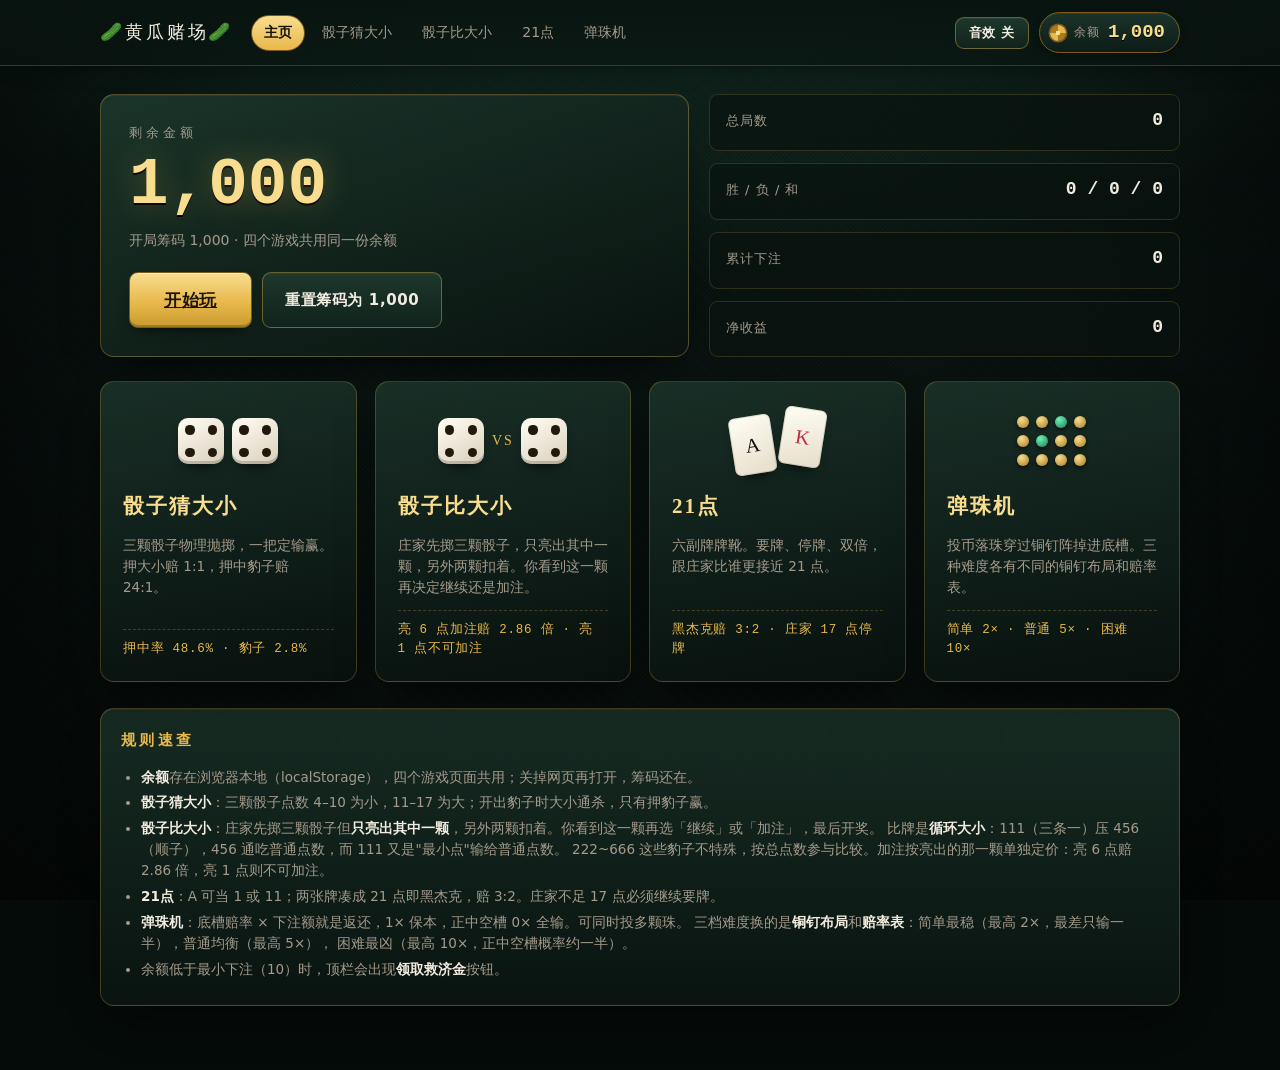
==== index.html @ 9e0c8b33 "添加黄瓜赌场：四个小游戏 + 余额系统 纯静态网页，无框架、无构建、无外部依赖，起个静态服务器即可运行。  游戏： - 骰子猜大小：三颗骰子押大小/豹子 - 骰子比大小：庄家先手只亮一颗，玩家据此继续" ====
<!DOCTYPE html>
<html lang="zh-CN">
<head>
<meta charset="UTF-8">
<meta name="viewport" content="width=device-width, initial-scale=1">
<title>🥒黄瓜赌场🥒 · 主页</title>
<link rel="stylesheet" href="css/style.css">
</head>
<body>

<div id="topbar-root"></div>

<main class="shell">

  <div class="hero">
    <section class="hero__wallet">
      <p class="hero__label">剩余金额</p>
      <div class="hero__amount" id="walletAmount">0</div>
      <p class="hero__sub">开局筹码 1,000 · 四个游戏共用同一份余额</p>
      <div class="hero__actions">
        <a class="btn btn--lg" href="dice.html">开始玩</a>
        <button class="btn btn--ghost" id="resetBtn" type="button">重置筹码为 1,000</button>
      </div>
    </section>

    <section class="stats" id="statsBox">
      <div class="stat"><span class="stat__k">总局数</span><span class="stat__v" id="stRounds">0</span></div>
      <div class="stat"><span class="stat__k">胜 / 负 / 和</span><span class="stat__v" id="stWLP">0 / 0 / 0</span></div>
      <div class="stat"><span class="stat__k">累计下注</span><span class="stat__v" id="stWager">0</span></div>
      <div class="stat"><span class="stat__k">净收益</span><span class="stat__v" id="stNet">0</span></div>
    </section>
  </div>

  <div class="game-grid">
    <a class="game-card" href="dice.html">
      <div class="game-card__art">
        <div class="art-die"><i></i><i></i><i></i><i></i><i></i></div>
        <div class="art-die"><i></i><i></i><i></i><i></i><i></i></div>
      </div>
      <h3 class="game-card__name">骰子猜大小</h3>
      <p class="game-card__desc">三颗骰子物理抛掷，一把定输赢。押大小赔 1:1，押中豹子赔 24:1。</p>
      <div class="game-card__odds">押中率 48.6% · 豹子 2.8%</div>
    </a>

    <a class="game-card" href="versus.html">
      <div class="game-card__art">
        <div class="art-die"><i></i><i></i><i></i><i></i><i></i></div>
        <span class="art-vs">VS</span>
        <div class="art-die"><i></i><i></i><i></i><i></i><i></i></div>
      </div>
      <h3 class="game-card__name">骰子比大小</h3>
      <p class="game-card__desc">庄家先掷三颗骰子，只亮出其中一颗，另外两颗扣着。你看到这一颗再决定继续还是加注。</p>
      <div class="game-card__odds">亮 6 点加注赔 2.86 倍 · 亮 1 点不可加注</div>
    </a>

    <a class="game-card" href="blackjack.html">
      <div class="game-card__art">
        <div class="art-card">A</div>
        <div class="art-card">K</div>
      </div>
      <h3 class="game-card__name">21点</h3>
      <p class="game-card__desc">六副牌牌靴。要牌、停牌、双倍，跟庄家比谁更接近 21 点。</p>
      <div class="game-card__odds">黑杰克赔 3:2 · 庄家 17 点停牌</div>
    </a>

    <a class="game-card" href="pachinko.html">
      <div class="game-card__art">
        <div class="art-pegs"><i></i><i></i><i></i><i></i><i></i><i></i><i></i><i></i><i></i><i></i><i></i><i></i></div>
      </div>
      <h3 class="game-card__name">弹珠机</h3>
      <p class="game-card__desc">投币落珠穿过铜钉阵掉进底槽。三种难度各有不同的铜钉布局和赔率表。</p>
      <div class="game-card__odds">简单 2× · 普通 5× · 困难 10×</div>
    </a>
  </div>

  <section class="panel" style="margin-top:26px">
    <h2 class="panel__title">规则速查</h2>
    <ul class="rules">
      <li><b>余额</b>存在浏览器本地（localStorage），四个游戏页面共用；关掉网页再打开，筹码还在。</li>
      <li><b>骰子猜大小</b>：三颗骰子点数 4–10 为小，11–17 为大；开出豹子时大小通杀，只有押豹子赢。</li>
      <li><b>骰子比大小</b>：庄家先掷三颗骰子但<b>只亮出其中一颗</b>，另外两颗扣着。你看到这一颗再选「继续」或「加注」，最后开奖。
        比牌是<b>循环大小</b>：111（三条一）压 456（顺子），456 通吃普通点数，而 111 又是"最小点"输给普通点数。
        222~666 这些豹子不特殊，按总点数参与比较。加注按亮出的那一颗单独定价：亮 6 点赔 2.86 倍，亮 1 点则不可加注。</li>
      <li><b>21点</b>：A 可当 1 或 11；两张牌凑成 21 点即黑杰克，赔 3:2。庄家不足 17 点必须继续要牌。</li>
      <li><b>弹珠机</b>：底槽赔率 × 下注额就是返还，1× 保本，正中空槽 0× 全输。可同时投多颗珠。
        三档难度换的是<b>铜钉布局</b>和<b>赔率表</b>：简单最稳（最高 2×，最差只输一半），普通均衡（最高 5×），
        困难最凶（最高 10×，正中空槽概率约一半）。</li>
      <li>余额低于最小下注（10）时，顶栏会出现<b>领取救济金</b>按钮。</li>
    </ul>
  </section>

</main>

<script src="js/common.js"></script>
<script>
(function () {
  'use strict';
  Casino.mountHeader('index');

  var amountEl = document.getElementById('walletAmount');
  var stRounds = document.getElementById('stRounds');
  var stWLP = document.getElementById('stWLP');
  var stWager = document.getElementById('stWager');
  var stNet = document.getElementById('stNet');

  function render() {
    var b = Casino.getBalance();
    var s = Casino.getStats();
    var n = function (v) { return v.toLocaleString('zh-CN'); };

    amountEl.textContent = n(b);
    amountEl.style.color = b < 10 ? 'var(--coral)' : '';

    stRounds.textContent = n(s.rounds);
    stWLP.textContent = s.wins + ' / ' + s.losses + ' / ' + s.pushes;
    stWager.textContent = n(s.wagered);

    stNet.textContent = (s.net > 0 ? '+' : '') + n(s.net);
    stNet.dataset.ton = s.net > 0 ? 'up' : (s.net < 0 ? 'down' : '');
  }

  document.getElementById('resetBtn').addEventListener('click', function () {
    Casino.reset();
    Casino.clearStats();
    render();
  });

  Casino.onChange(render);
  render();
})();
</script>
</body>
</html>
---- css/style.css ----
/* ============================================================
   🥒黄瓜赌场🥒 · 共享样式
   黄铜 + 毛毡的复古赌桌质感，无任何外部资源
   ============================================================ */

:root {
  --felt-0: #050b09;
  --felt-1: #0a1613;
  --felt-2: #12261e;
  --felt-3: #1a3629;

  --brass: #e8b84b;
  --brass-hi: #f8dd8f;
  --brass-dk: #7d5a1c;
  --brass-edge: #3a2a0c;

  --jade: #3ddc97;
  --coral: #ef5b6b;
  --cream: #f2ece0;
  --cream-dim: #a49b8c;

  --radius: 14px;
  --radius-sm: 9px;

  --serif: Georgia, "Songti SC", "SimSun", "Noto Serif SC", serif;
  --sans: system-ui, -apple-system, "PingFang SC", "Microsoft YaHei", sans-serif;
  --mono: ui-monospace, "SF Mono", "Cascadia Mono", Consolas, monospace;

  --shadow-lift: 0 18px 40px -18px rgba(0, 0, 0, .9);
}

* { box-sizing: border-box; }

html, body { height: 100%; }

body {
  margin: 0;
  font-family: var(--sans);
  color: var(--cream);
  background-color: var(--felt-0);
  background-image:
    radial-gradient(ellipse 120% 80% at 50% -15%, #1d4234 0%, transparent 58%),
    radial-gradient(ellipse 90% 55% at 50% 115%, #16302400 0%, transparent 70%),
    linear-gradient(#0a1613, #050b09);
  background-attachment: fixed;
  -webkit-font-smoothing: antialiased;
  line-height: 1.55;
}

/* 毛毡织纹 + 暗角 */
body::before {
  content: "";
  position: fixed;
  inset: 0;
  pointer-events: none;
  z-index: 0;
  background-image:
    repeating-linear-gradient(45deg, rgba(255, 255, 255, .014) 0 1px, transparent 1px 3px),
    repeating-linear-gradient(-45deg, rgba(0, 0, 0, .05) 0 1px, transparent 1px 3px);
  box-shadow: inset 0 0 220px 60px rgba(0, 0, 0, .55);
}

[hidden] { display: none !important; }

/* ---------- 顶栏 ---------- */

.topbar {
  position: relative;
  z-index: 10;
  border-bottom: 1px solid rgba(232, 184, 75, .22);
  background: linear-gradient(rgba(9, 20, 16, .92), rgba(9, 20, 16, .55));
  backdrop-filter: blur(6px);
  box-shadow: 0 12px 30px -22px #000;
}

.topbar__inner {
  max-width: 1120px;
  margin: 0 auto;
  padding: 12px 20px;
  display: flex;
  align-items: center;
  gap: 18px;
  flex-wrap: wrap;
}

.brand {
  display: inline-flex;
  align-items: center;
  gap: 9px;
  text-decoration: none;
  color: var(--cream);
  font-family: var(--serif);
  font-size: 18px;
  letter-spacing: .16em;
}

.nav {
  display: flex;
  gap: 4px;
  flex-wrap: wrap;
}

.nav__link {
  padding: 6px 12px;
  border-radius: 999px;
  text-decoration: none;
  color: var(--cream-dim);
  font-size: 14px;
  border: 1px solid transparent;
  transition: color .15s, background .15s, border-color .15s;
}

.nav__link:hover { color: var(--brass-hi); background: rgba(232, 184, 75, .07); }

.nav__link.is-active {
  color: #1a1305;
  background: linear-gradient(var(--brass-hi), var(--brass));
  border-color: var(--brass-dk);
  font-weight: 600;
}

.topbar__right {
  margin-left: auto;
  display: flex;
  align-items: center;
  gap: 10px;
}

/* ---------- 余额筹码 ---------- */

.balance-chip {
  display: inline-flex;
  align-items: center;
  gap: 8px;
  padding: 5px 14px 5px 10px;
  border-radius: 999px;
  border: 1px solid var(--brass-dk);
  background: linear-gradient(#1b332a, #0d1c17);
  box-shadow: inset 0 1px 0 rgba(255, 255, 255, .07), 0 2px 10px -4px #000;
}

.balance-chip__glyph {
  width: 16px;
  height: 16px;
  border-radius: 50%;
  flex: none;
  background:
    radial-gradient(circle at 50% 50%, var(--brass-hi) 0 20%, transparent 21%),
    conic-gradient(#e8b84b 0 25%, #a87d22 0 50%, #e8b84b 0 75%, #a87d22 0);
  box-shadow: 0 0 0 1.5px var(--brass-dk);
}

.balance-chip__label {
  font-size: 12px;
  color: var(--cream-dim);
  letter-spacing: .1em;
}

.balance-chip__value {
  font-family: var(--mono);
  font-variant-numeric: tabular-nums;
  font-size: 19px;
  font-weight: 700;
  color: var(--brass-hi);
  min-width: 4ch;
  text-align: right;
  text-shadow: 0 1px 0 #000;
}

.balance-chip.is-bump { animation: bump .6s ease-out; }

@keyframes bump {
  0%   { transform: scale(1); box-shadow: 0 0 0 0 rgba(232, 184, 75, .55); }
  35%  { transform: scale(1.07); box-shadow: 0 0 0 6px rgba(232, 184, 75, .18); }
  100% { transform: scale(1); box-shadow: 0 0 0 0 rgba(232, 184, 75, 0); }
}

.balance-chip.is-bump .balance-chip__value { color: #fff6dc; }

/* ---------- 按钮 ---------- */

.btn {
  font-family: var(--sans);
  font-size: 15px;
  font-weight: 600;
  letter-spacing: .04em;
  padding: 11px 22px;
  border-radius: var(--radius-sm);
  border: 1px solid var(--brass-dk);
  color: #1c1405;
  cursor: pointer;
  background: linear-gradient(var(--brass-hi), var(--brass) 55%, #c99b2e);
  box-shadow: inset 0 1px 0 rgba(255, 255, 255, .55), inset 0 -2px 0 rgba(0, 0, 0, .22), 0 6px 16px -8px #000;
  transition: transform .08s, filter .15s;
}

.btn:hover:not(:disabled) { filter: brightness(1.08); }
.btn:active:not(:disabled) { transform: translateY(1px); }

.btn:disabled {
  cursor: not-allowed;
  filter: grayscale(.75) brightness(.62);
  box-shadow: none;
}

.btn--ghost {
  background: linear-gradient(#1d372c, #11231c);
  color: var(--cream);
  border-color: rgba(232, 184, 75, .4);
  box-shadow: inset 0 1px 0 rgba(255, 255, 255, .06);
}

.btn--ghost:hover:not(:disabled) { color: var(--brass-hi); border-color: var(--brass); }

.btn--sm { padding: 6px 13px; font-size: 13px; }
.btn--lg { padding: 14px 34px; font-size: 17px; }

.btn--danger { background: linear-gradient(#f08a95, var(--coral) 60%, #b03a48); border-color: #7b2531; color: #2a0508; }

/* 下注筹码按钮 */
.chips { display: flex; gap: 9px; flex-wrap: wrap; align-items: center; }

.chip-btn {
  width: 66px;
  height: 66px;
  border-radius: 50%;
  cursor: pointer;
  font-family: var(--mono);
  font-size: 15px;
  font-weight: 700;
  color: var(--cream);
  border: 2px dashed rgba(255, 255, 255, .45);
  background: linear-gradient(#2a4f40, #16302a);
  box-shadow: inset 0 2px 6px rgba(0, 0, 0, .5), 0 6px 14px -8px #000;
  transition: transform .12s, box-shadow .12s, background .15s;
}

.chip-btn:hover:not(:disabled) { transform: translateY(-2px); background: linear-gradient(#35634f, #1b3a31); }
.chip-btn:disabled { opacity: .35; cursor: not-allowed; }

.chip-btn.is-on {
  color: #1c1405;
  border-style: solid;
  border-color: var(--brass-dk);
  background: linear-gradient(var(--brass-hi), var(--brass));
  box-shadow: 0 0 0 3px rgba(232, 184, 75, .3), 0 8px 18px -8px #000;
}

.chip-btn--all { background: linear-gradient(#7b2230, #4a1018); }
.chip-btn--all:hover:not(:disabled) { background: linear-gradient(#96293a, #5c141d); }

/* ---------- 面板 ---------- */

.shell {
  position: relative;
  z-index: 1;
  max-width: 1120px;
  margin: 0 auto;
  padding: 28px 20px 64px;
}

.panel {
  border-radius: var(--radius);
  border: 1px solid rgba(232, 184, 75, .26);
  background:
    linear-gradient(180deg, rgba(24, 46, 37, .92), rgba(10, 21, 17, .94));
  box-shadow: var(--shadow-lift), inset 0 1px 0 rgba(255, 255, 255, .05);
  padding: 20px;
}

.panel + .panel { margin-top: 18px; }

.panel__title {
  margin: 0 0 14px;
  font-family: var(--serif);
  font-size: 15px;
  letter-spacing: .22em;
  color: var(--brass);
  text-transform: uppercase;
}

.page-head { margin-bottom: 18px; }

.page-head h1 {
  margin: 0 0 4px;
  font-family: var(--serif);
  font-size: 30px;
  letter-spacing: .1em;
  font-weight: 600;
  color: var(--cream);
  text-shadow: 0 2px 12px rgba(232, 184, 75, .18);
}

.page-head p { margin: 0; color: var(--cream-dim); font-size: 14px; }

/* 结果横幅 */
.banner {
  margin: 16px 0 0;
  padding: 13px 18px;
  border-radius: var(--radius-sm);
  border: 1px solid rgba(255, 255, 255, .14);
  background: rgba(0, 0, 0, .3);
  font-size: 15px;
  min-height: 50px;
  display: flex;
  align-items: center;
  gap: 10px;
  flex-wrap: wrap;
}

.banner[data-kind="win"] { border-color: rgba(61, 220, 151, .5); background: rgba(61, 220, 151, .1); color: var(--jade); }
.banner[data-kind="lose"] { border-color: rgba(239, 91, 107, .5); background: rgba(239, 91, 107, .1); color: var(--coral); }
.banner[data-kind="push"] { border-color: rgba(232, 184, 75, .5); background: rgba(232, 184, 75, .09); color: var(--brass-hi); }

.banner__amount { font-family: var(--mono); font-size: 19px; font-weight: 700; }

/* ---------- 提示条 ---------- */

.toast-host {
  position: fixed;
  left: 50%;
  bottom: 30px;
  transform: translateX(-50%);
  z-index: 99;
  display: flex;
  flex-direction: column;
  gap: 8px;
  align-items: center;
  pointer-events: none;
}

.toast {
  padding: 10px 20px;
  border-radius: 999px;
  font-size: 14px;
  color: var(--cream);
  background: rgba(8, 16, 13, .95);
  border: 1px solid rgba(232, 184, 75, .4);
  box-shadow: 0 14px 30px -14px #000;
  animation: toast-in .22s ease-out;
}

.toast[data-kind="win"]  { border-color: var(--jade); color: var(--jade); }
.toast[data-kind="lose"] { border-color: var(--coral); color: var(--coral); }
.toast.is-out { animation: toast-out .3s ease-in forwards; }

@keyframes toast-in  { from { opacity: 0; transform: translateY(12px); } }
@keyframes toast-out { to { opacity: 0; transform: translateY(-8px); } }

/* ---------- 主页 ---------- */

.hero {
  display: grid;
  grid-template-columns: 1.25fr 1fr;
  gap: 20px;
  align-items: stretch;
}

.hero__wallet {
  padding: 28px;
  border-radius: var(--radius);
  border: 1px solid rgba(232, 184, 75, .3);
  background: linear-gradient(160deg, rgba(28, 54, 43, .95), rgba(9, 19, 15, .96));
  box-shadow: var(--shadow-lift), inset 0 1px 0 rgba(255, 255, 255, .06);
}

.hero__label {
  font-size: 13px;
  letter-spacing: .3em;
  color: var(--cream-dim);
  margin: 0 0 6px;
}

.hero__amount {
  font-family: var(--mono);
  font-variant-numeric: tabular-nums;
  font-size: clamp(42px, 7vw, 66px);
  font-weight: 700;
  line-height: 1.1;
  color: var(--brass-hi);
  text-shadow: 0 0 32px rgba(232, 184, 75, .3), 0 2px 0 #000;
  word-break: break-all;
}

.hero__sub { color: var(--cream-dim); font-size: 14px; margin: 8px 0 20px; }
.hero__actions { display: flex; gap: 10px; flex-wrap: wrap; }

.stats { display: grid; gap: 12px; }

.stat {
  display: flex;
  align-items: baseline;
  justify-content: space-between;
  gap: 12px;
  padding: 12px 16px;
  border-radius: var(--radius-sm);
  border: 1px solid rgba(232, 184, 75, .18);
  background: rgba(9, 19, 15, .7);
}

.stat__k { font-size: 13px; color: var(--cream-dim); letter-spacing: .08em; }

.stat__v {
  font-family: var(--mono);
  font-variant-numeric: tabular-nums;
  font-size: 18px;
  font-weight: 700;
  color: var(--cream);
}

.stat__v[data-ton="up"] { color: var(--jade); }
.stat__v[data-ton="down"] { color: var(--coral); }

.game-grid {
  display: grid;
  grid-template-columns: repeat(auto-fit, minmax(236px, 1fr));
  gap: 18px;
  margin-top: 24px;
}

.game-card {
  display: flex;
  flex-direction: column;
  gap: 12px;
  padding: 22px;
  border-radius: var(--radius);
  text-decoration: none;
  color: inherit;
  border: 1px solid rgba(232, 184, 75, .24);
  background: linear-gradient(170deg, rgba(26, 49, 40, .95), rgba(8, 17, 14, .96));
  box-shadow: var(--shadow-lift);
  transition: transform .18s ease, border-color .18s, box-shadow .18s;
}

.game-card:hover {
  transform: translateY(-4px);
  border-color: var(--brass);
  box-shadow: 0 26px 50px -22px #000, 0 0 0 1px rgba(232, 184, 75, .18);
}

.game-card__art {
  height: 74px;
  display: flex;
  align-items: center;
  justify-content: center;
  gap: 8px;
}

.game-card__name {
  margin: 0;
  font-family: var(--serif);
  font-size: 21px;
  letter-spacing: .1em;
  color: var(--brass-hi);
}

.game-card__desc { margin: 0; font-size: 13.5px; color: var(--cream-dim); flex: 1; }

.game-card__odds {
  font-family: var(--mono);
  font-size: 12.5px;
  color: var(--brass);
  letter-spacing: .06em;
  border-top: 1px dashed rgba(232, 184, 75, .25);
  padding-top: 10px;
}

/* 主页卡面上的装饰图形（纯 CSS） */
.art-die {
  width: 46px; height: 46px;
  border-radius: 10px;
  background: linear-gradient(150deg, #fffdf4, #d9d0bb);
  box-shadow: inset 0 -3px 0 rgba(0, 0, 0, .18), 0 8px 14px -8px #000;
  display: grid;
  grid-template-columns: repeat(3, 1fr);
  grid-template-rows: repeat(3, 1fr);
  padding: 7px;
  gap: 2px;
}

.art-die i { border-radius: 50%; background: #22190c; }
.art-die i:nth-child(1) { grid-area: 1 / 1; }
.art-die i:nth-child(2) { grid-area: 1 / 3; }
.art-die i:nth-child(3) { grid-area: 2 / 2; background: none; }
.art-die i:nth-child(4) { grid-area: 3 / 1; }
.art-die i:nth-child(5) { grid-area: 3 / 3; }

.art-card {
  width: 42px; height: 58px;
  border-radius: 6px;
  background: linear-gradient(160deg, #fffdf4, #e6ddc9);
  box-shadow: 0 8px 14px -8px #000, inset 0 0 0 1px rgba(0, 0, 0, .12);
  display: flex; align-items: center; justify-content: center;
  font-family: var(--serif); font-size: 20px;
}
.art-card:first-child { color: #14100a; transform: rotate(-9deg) translateY(4px); }
.art-card:last-child { color: #c02b3f; transform: rotate(9deg) translateY(-4px); }

.art-pegs { display: grid; grid-template-columns: repeat(4, 12px); gap: 7px; }
.art-pegs i { width: 12px; height: 12px; border-radius: 50%; background: radial-gradient(circle at 35% 30%, #f8dd8f, #a87d22); box-shadow: 0 2px 4px rgba(0, 0, 0, .6); }
.art-pegs i:nth-child(3), .art-pegs i:nth-child(6) { background: radial-gradient(circle at 35% 30%, #6ff0b6, #1c7d55); }

.art-vs {
  font-family: var(--serif);
  font-size: 14px;
  letter-spacing: .12em;
  color: var(--brass);
}

.rules { margin: 0; padding-left: 20px; color: var(--cream-dim); font-size: 13.5px; }
.rules li { margin-bottom: 5px; }
.rules b { color: var(--cream); font-weight: 600; }

/* ---------- 骰子 ---------- */

.dice-table {
  display: flex;
  gap: 22px;
  justify-content: center;
  align-items: center;
  padding: 34px 16px;
  border-radius: var(--radius);
  border: 1px solid rgba(232, 184, 75, .2);
  background:
    radial-gradient(ellipse at 50% 0%, rgba(61, 220, 151, .07), transparent 65%),
    linear-gradient(#0c1c17, #071310);
  box-shadow: inset 0 6px 24px rgba(0, 0, 0, .6);
  perspective: 900px;
  flex-wrap: wrap;
}

/* 3D 骰子：外层 slot 定位、影子留在地面、立方体靠 JS 写 transform */
.die-slot {
  --die: 84px;
  position: relative;
  width: var(--die);
  height: var(--die);
  flex: none;
}

.die__shadow {
  position: absolute;
  left: 4%; right: 4%;
  bottom: calc(var(--die) * -0.1);
  height: calc(var(--die) * 0.17);
  border-radius: 50%;
  background: radial-gradient(ellipse at 50% 50%, rgba(0, 0, 0, .66), rgba(0, 0, 0, 0) 72%);
  will-change: transform, opacity;
}

.die {
  position: absolute;
  inset: 0;
  transform-style: preserve-3d;
  will-change: transform;
}

.die__face {
  position: absolute;
  inset: 0;
  border-radius: calc(var(--die) * 0.18);
  background: linear-gradient(155deg, #fffdf4 0%, #ece3d0 55%, #cdc2a8 100%);
  box-shadow:
    inset 0 calc(var(--die) * -0.05) 0 rgba(0, 0, 0, .14),
    inset 0 calc(var(--die) * 0.025) 0 rgba(255, 255, 255, .88),
    inset 0 0 0 1px rgba(0, 0, 0, .1);
  display: grid;
  grid-template-columns: repeat(3, 1fr);
  grid-template-rows: repeat(3, 1fr);
  padding: calc(var(--die) * 0.13);
  gap: calc(var(--die) * 0.035);
  backface-visibility: hidden;
}

.die__face--front  { transform: translateZ(calc(var(--die) / 2)); }
.die__face--back   { transform: rotateY(180deg) translateZ(calc(var(--die) / 2)); }
.die__face--right  { transform: rotateY(90deg) translateZ(calc(var(--die) / 2)); }
.die__face--left   { transform: rotateY(-90deg) translateZ(calc(var(--die) / 2)); }
.die__face--top    { transform: rotateX(90deg) translateZ(calc(var(--die) / 2)); }
.die__face--bottom { transform: rotateX(-90deg) translateZ(calc(var(--die) / 2)); }

.die__pip {
  border-radius: 50%;
  background: radial-gradient(circle at 35% 30%, #4a3620, #17100a 75%);
  box-shadow: inset 0 -1px 1px rgba(255, 255, 255, .22);
}

/* 扣着的骰子：看不出点数 */
.die.is-hidden .die__pip { opacity: 0; }

.die.is-hidden .die__face {
  background: repeating-linear-gradient(45deg, #7d2130 0 6px, #58141d 6px 12px);
  box-shadow: inset 0 0 0 2px var(--brass-dk), inset 0 0 0 3px rgba(0, 0, 0, .45);
}

@media (prefers-reduced-motion: reduce) {
  .die { transition: none; }
}

.dice-readout {
  display: flex;
  align-items: center;
  justify-content: center;
  gap: 14px;
  margin-top: 16px;
  flex-wrap: wrap;
}

.readout {
  font-family: var(--mono);
  font-variant-numeric: tabular-nums;
  font-size: 15px;
  color: var(--cream-dim);
  padding: 7px 15px;
  border-radius: 999px;
  border: 1px solid rgba(232, 184, 75, .2);
  background: rgba(0, 0, 0, .28);
}

.readout b { color: var(--brass-hi); font-size: 18px; }

.bet-row { display: flex; align-items: center; gap: 14px; flex-wrap: wrap; margin-top: 16px; }
.bet-row__label { font-size: 13px; color: var(--cream-dim); letter-spacing: .16em; min-width: 62px; }

.targets { display: grid; grid-template-columns: repeat(3, 1fr); gap: 12px; margin-top: 18px; }

.target {
  cursor: pointer;
  border-radius: var(--radius-sm);
  padding: 16px 12px;
  text-align: center;
  border: 1px solid rgba(232, 184, 75, .3);
  background: linear-gradient(#183328, #0c1c17);
  color: var(--cream);
  font-family: var(--sans);
  transition: transform .12s, border-color .15s, background .15s;
}

.target:hover:not(:disabled) { transform: translateY(-3px); border-color: var(--brass); background: linear-gradient(#1f4233, #102520); }
.target:disabled { opacity: .45; cursor: not-allowed; }
.target b { display: block; font-family: var(--serif); font-size: 20px; letter-spacing: .14em; color: var(--brass-hi); }
.target span { font-size: 12px; color: var(--cream-dim); }

.history { display: flex; gap: 7px; flex-wrap: wrap; }

.history__item {
  font-family: var(--mono);
  font-size: 12px;
  padding: 5px 9px;
  border-radius: 6px;
  border: 1px solid rgba(255, 255, 255, .13);
  background: rgba(0, 0, 0, .3);
  color: var(--cream-dim);
}

.history__item[data-r="大"] { color: var(--jade); border-color: rgba(61, 220, 151, .45); }
.history__item[data-r="小"] { color: #7ec8ff; border-color: rgba(126, 200, 255, .45); }
.history__item[data-r="豹"] { color: var(--brass-hi); border-color: rgba(232, 184, 75, .6); background: rgba(232, 184, 75, .12); }

/* ---------- 21 点 ---------- */

.table-grid { display: grid; grid-template-columns: 1.6fr .9fr; gap: 18px; align-items: start; }

.hand-zone {
  padding: 16px;
  border-radius: var(--radius-sm);
  border: 1px solid rgba(232, 184, 75, .16);
  background: rgba(4, 10, 8, .45);
}

.hand-zone + .hand-zone { margin-top: 14px; }

.hand-zone__head {
  display: flex;
  align-items: center;
  gap: 10px;
  margin-bottom: 12px;
}

.hand-zone__name { font-size: 13px; letter-spacing: .2em; color: var(--cream-dim); }

.badge {
  font-family: var(--mono);
  font-variant-numeric: tabular-nums;
  font-size: 13px;
  padding: 3px 11px;
  border-radius: 999px;
  border: 1px solid var(--brass-dk);
  background: rgba(232, 184, 75, .12);
  color: var(--brass-hi);
}

.badge[data-kind="bust"] { border-color: var(--coral); background: rgba(239, 91, 107, .16); color: var(--coral); }
.badge[data-kind="bj"]   { border-color: var(--jade); background: rgba(61, 220, 151, .16); color: var(--jade); }
.badge--lg { font-size: 20px; font-weight: 700; padding: 4px 16px; }

.hand { display: flex; gap: 8px; min-height: 122px; align-items: center; flex-wrap: wrap; perspective: 900px; }

.card {
  position: relative;
  width: 84px;
  height: 118px;
  border-radius: 8px;
  flex: none;
  background: linear-gradient(158deg, #fffdf6 0%, #f0e9d8 60%, #ded4bd 100%);
  box-shadow: 0 10px 18px -10px #000, inset 0 0 0 1px rgba(0, 0, 0, .13);
  color: #16110a;
  display: flex;
  align-items: center;
  justify-content: center;
  font-family: var(--serif);
  animation: deal-in .32s cubic-bezier(.2, .8, .3, 1.2);
}

@keyframes deal-in {
  from { opacity: 0; transform: translate(-26px, -34px) rotate(-14deg) scale(.86); }
}

.card__corner { position: absolute; top: 6px; left: 8px; text-align: center; line-height: .95; }
.card__corner .r { display: block; font-size: 17px; font-weight: 700; }
.card__corner .s { display: block; font-size: 12px; }
.card__mid { font-size: 32px; opacity: .92; }
.card--red { color: #c02b3f; }

.card--back {
  background:
    repeating-linear-gradient(45deg, #7d2130 0 6px, #58141d 6px 12px);
  box-shadow: 0 10px 18px -10px #000, inset 0 0 0 3px #e8b84b, inset 0 0 0 5px #4a1017;
}

.card.is-hole { animation: none; }

.bj-actions { display: flex; gap: 12px; flex-wrap: wrap; margin-top: 18px; }

.log-list { list-style: none; margin: 0; padding: 0; font-size: 13.5px; }
.log-list li { display: flex; justify-content: space-between; gap: 10px; padding: 7px 0; border-bottom: 1px dashed rgba(232, 184, 75, .16); color: var(--cream-dim); }
.log-list li:last-child { border-bottom: 0; }
.log-list b { font-family: var(--mono); font-variant-numeric: tabular-nums; color: var(--cream); }
.log-list b[data-ton="up"] { color: var(--jade); }
.log-list b[data-ton="down"] { color: var(--coral); }

.shoe { display: flex; align-items: center; gap: 8px; font-size: 12.5px; color: var(--cream-dim); }
.shoe__bar { flex: 1; height: 6px; border-radius: 999px; background: rgba(0, 0, 0, .5); overflow: hidden; min-width: 60px; }
.shoe__fill { height: 100%; background: linear-gradient(90deg, var(--brass), var(--brass-hi)); transition: width .3s; }

/* ---------- 弹珠机 ---------- */

.pachinko-grid { display: grid; grid-template-columns: minmax(0, 1fr) 300px; gap: 18px; align-items: start; }

.machine {
  padding: 12px;
  border-radius: var(--radius);
  border: 1px solid rgba(232, 184, 75, .35);
  background: linear-gradient(#16302a, #081310);
  box-shadow: var(--shadow-lift), inset 0 0 0 1px rgba(0, 0, 0, .6);
}

.machine canvas { display: block; width: 100%; height: auto; border-radius: 10px; background: #04100c; }

.machine__foot {
  display: flex;
  justify-content: space-between;
  align-items: center;
  gap: 10px;
  padding: 10px 4px 2px;
  font-size: 12.5px;
  color: var(--cream-dim);
  flex-wrap: wrap;
}

.slots-legend { display: grid; gap: 6px; }
.slot-line { display: flex; align-items: center; justify-content: space-between; gap: 8px; font-size: 13px; padding: 6px 10px; border-radius: 7px; border: 1px solid rgba(232, 184, 75, .16); background: rgba(0, 0, 0, .25); }
.slot-line span:first-child { color: var(--cream-dim); }
.slot-line b { font-family: var(--mono); font-variant-numeric: tabular-nums; }
.slot-line[data-tier="high"] { border-color: rgba(232, 184, 75, .55); }
.slot-line[data-tier="high"] b { color: var(--brass-hi); }
.slot-line[data-tier="mid"] { border-color: rgba(61, 220, 151, .45); }
.slot-line[data-tier="mid"] b { color: var(--jade); }
.slot-line[data-tier="flat"] b { color: var(--cream); }
.slot-line[data-tier="low"] { border-color: rgba(232, 184, 75, .35); }
.slot-line[data-tier="low"] b { color: #d8c48a; }
.slot-line[data-tier="zero"] { border-color: rgba(239, 91, 107, .45); background: rgba(239, 91, 107, .08); }
.slot-line[data-tier="zero"] b { color: var(--coral); }

.slot-line b { font-size: 12.5px; }

/* ---------- 弹珠机难度选择 ---------- */

.levels { display: grid; grid-template-columns: repeat(3, 1fr); gap: 10px; }

.level-btn {
  cursor: pointer;
  text-align: left;
  padding: 12px 14px;
  border-radius: var(--radius-sm);
  border: 1px solid rgba(232, 184, 75, .28);
  background: linear-gradient(#183328, #0c1c17);
  color: var(--cream);
  font-family: var(--sans);
  transition: transform .12s, border-color .15s, background .15s;
}

.level-btn:hover { transform: translateY(-2px); border-color: var(--brass); background: linear-gradient(#1f4233, #102520); }

.level-btn b { display: block; font-family: var(--serif); font-size: 18px; letter-spacing: .12em; color: var(--brass-hi); }
.level-btn span { display: block; font-family: var(--mono); font-size: 11.5px; color: var(--cream-dim); margin-top: 3px; }

.level-btn.is-on {
  border-color: var(--brass);
  background: linear-gradient(#2a5040, #143029);
  box-shadow: 0 0 0 2px rgba(232, 184, 75, .25), inset 0 1px 0 rgba(255, 255, 255, .08);
}

.level-btn.is-on b { color: #fff3d2; }

.level-blurb { margin: 12px 0 0; font-size: 13px; color: var(--cream-dim); }
.level-note { font-size: 12.5px; color: var(--cream-dim); margin: 12px 0 0; }

.declare {
  margin: 14px 0 0;
  padding: 10px 14px;
  border-radius: var(--radius-sm);
  border: 1px dashed rgba(232, 184, 75, .4);
  background: rgba(232, 184, 75, .06);
  font-size: 14px;
  color: var(--brass-hi);
}

@media (max-width: 620px) {
  .levels { grid-template-columns: 1fr; }
}

.ball-count { font-family: var(--mono); font-variant-numeric: tabular-nums; color: var(--brass-hi); }

/* ---------- 响应式 ---------- */

@media (max-width: 900px) {
  .hero { grid-template-columns: 1fr; }
  .table-grid { grid-template-columns: 1fr; }
  .pachinko-grid { grid-template-columns: 1fr; }
}

@media (max-width: 620px) {
  .topbar__inner { padding: 10px 14px; gap: 10px; }
  .brand { font-size: 16px; }
  .topbar__right { margin-left: 0; width: 100%; }
  .balance-chip { margin-left: auto; }
  .shell { padding: 20px 14px 52px; }
  .page-head h1 { font-size: 24px; }
  .dice-table { gap: 14px; padding: 22px 10px 30px; }
  .die-slot { --die: 66px; }
  .targets { grid-template-columns: 1fr; }
  .card { width: 68px; height: 96px; }
  .card__mid { font-size: 25px; }
  .chip-btn { width: 58px; height: 58px; font-size: 13.5px; }
  .hand { min-height: 100px; }
  .bj-actions .btn { flex: 1 1 40%; }
}

@media (prefers-reduced-motion: reduce) {
  *, *::before, *::after { animation-duration: .001ms !important; animation-iteration-count: 1 !important; transition-duration: .001ms !important; }
}
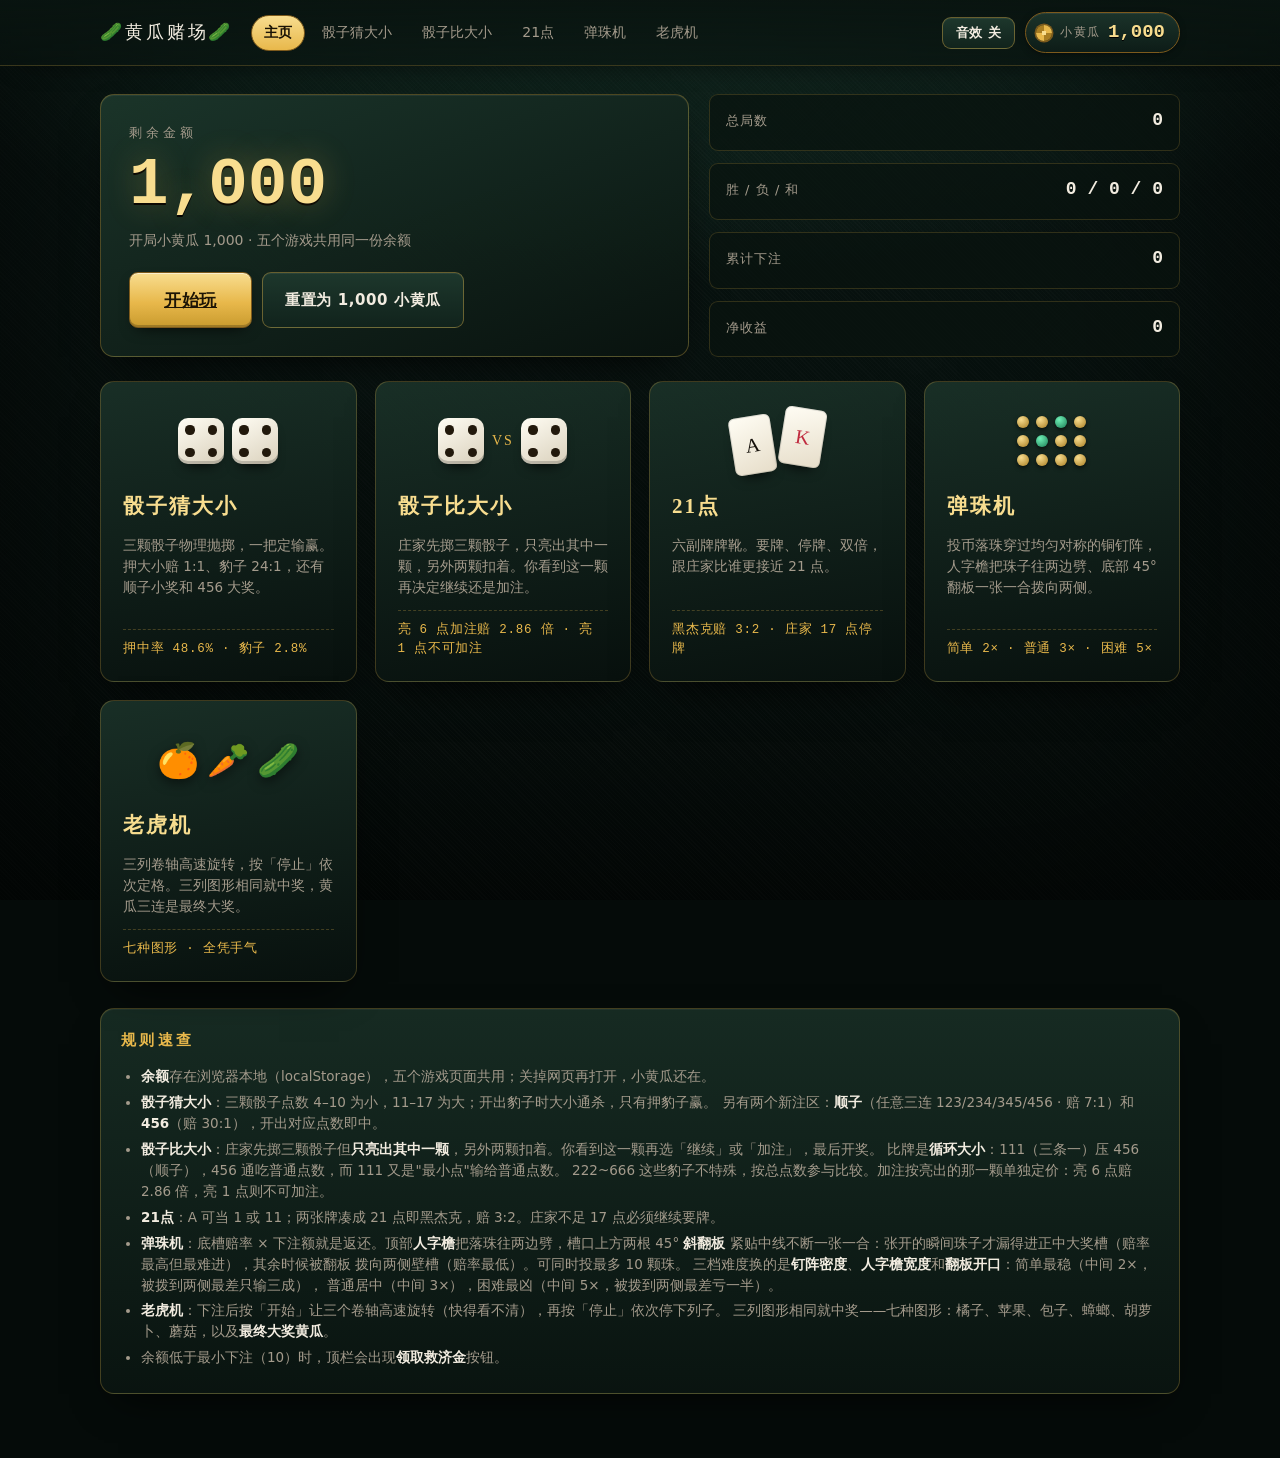
==== commit bc5bfcf8: "弹珠机改造 + 货币改小黄瓜 + 骰子加顺子/456 + 新增老虎机 弹珠机： - 底部闸门改为两根 45° 斜置翻板，板头静止时中线紧贴，同相位单向开合   （(1-cos)/2 半波，只向两侧张开" ====
--- a/index.html
+++ b/index.html
@@ -16,10 +16,10 @@
     <section class="hero__wallet">
       <p class="hero__label">剩余金额</p>
       <div class="hero__amount" id="walletAmount">0</div>
-      <p class="hero__sub">开局筹码 1,000 · 四个游戏共用同一份余额</p>
+      <p class="hero__sub">开局小黄瓜 1,000 · 五个游戏共用同一份余额</p>
       <div class="hero__actions">
         <a class="btn btn--lg" href="dice.html">开始玩</a>
-        <button class="btn btn--ghost" id="resetBtn" type="button">重置筹码为 1,000</button>
+        <button class="btn btn--ghost" id="resetBtn" type="button">重置为 1,000 小黄瓜</button>
       </div>
     </section>
 
@@ -38,8 +38,8 @@
         <div class="art-die"><i></i><i></i><i></i><i></i><i></i></div>
       </div>
       <h3 class="game-card__name">骰子猜大小</h3>
-      <p class="game-card__desc">三颗骰子物理抛掷，一把定输赢。押大小赔 1:1，押中豹子赔 24:1。</p>
-      <div class="game-card__odds">押中率 48.6% · 豹子 2.8%</div>
+        <p class="game-card__desc">三颗骰子物理抛掷，一把定输赢。押大小赔 1:1、豹子 24:1，还有顺子小奖和 456 大奖。</p>
+        <div class="game-card__odds">押中率 48.6% · 豹子 2.8%</div>
     </a>
 
     <a class="game-card" href="versus.html">
@@ -68,23 +68,37 @@
         <div class="art-pegs"><i></i><i></i><i></i><i></i><i></i><i></i><i></i><i></i><i></i><i></i><i></i><i></i></div>
       </div>
       <h3 class="game-card__name">弹珠机</h3>
-      <p class="game-card__desc">投币落珠穿过铜钉阵掉进底槽。三种难度各有不同的铜钉布局和赔率表。</p>
-      <div class="game-card__odds">简单 2× · 普通 5× · 困难 10×</div>
+      <p class="game-card__desc">投币落珠穿过均匀对称的铜钉阵，人字檐把珠子往两边劈、底部 45° 翻板一张一合拨向两侧。</p>
+      <div class="game-card__odds">简单 2× · 普通 3× · 困难 5×</div>
+    </a>
+
+    <a class="game-card" href="tiger.html">
+      <div class="game-card__art">
+        <span class="art-slot">🍊</span><span class="art-slot">🥕</span><span class="art-slot">🥒</span>
+      </div>
+      <h3 class="game-card__name">老虎机</h3>
+      <p class="game-card__desc">三列卷轴高速旋转，按「停止」依次定格。三列图形相同就中奖，黄瓜三连是最终大奖。</p>
+      <div class="game-card__odds">七种图形 · 全凭手气</div>
     </a>
   </div>
 
   <section class="panel" style="margin-top:26px">
     <h2 class="panel__title">规则速查</h2>
     <ul class="rules">
-      <li><b>余额</b>存在浏览器本地（localStorage），四个游戏页面共用；关掉网页再打开，筹码还在。</li>
-      <li><b>骰子猜大小</b>：三颗骰子点数 4–10 为小，11–17 为大；开出豹子时大小通杀，只有押豹子赢。</li>
+      <li><b>余额</b>存在浏览器本地（localStorage），五个游戏页面共用；关掉网页再打开，小黄瓜还在。</li>
+      <li><b>骰子猜大小</b>：三颗骰子点数 4–10 为小，11–17 为大；开出豹子时大小通杀，只有押豹子赢。
+        另有两个新注区：<b>顺子</b>（任意三连 123/234/345/456 · 赔 7:1）和 <b>456</b>（赔 30:1），开出对应点数即中。</li>
       <li><b>骰子比大小</b>：庄家先掷三颗骰子但<b>只亮出其中一颗</b>，另外两颗扣着。你看到这一颗再选「继续」或「加注」，最后开奖。
         比牌是<b>循环大小</b>：111（三条一）压 456（顺子），456 通吃普通点数，而 111 又是"最小点"输给普通点数。
         222~666 这些豹子不特殊，按总点数参与比较。加注按亮出的那一颗单独定价：亮 6 点赔 2.86 倍，亮 1 点则不可加注。</li>
       <li><b>21点</b>：A 可当 1 或 11；两张牌凑成 21 点即黑杰克，赔 3:2。庄家不足 17 点必须继续要牌。</li>
-      <li><b>弹珠机</b>：底槽赔率 × 下注额就是返还，1× 保本，正中空槽 0× 全输。可同时投多颗珠。
-        三档难度换的是<b>铜钉布局</b>和<b>赔率表</b>：简单最稳（最高 2×，最差只输一半），普通均衡（最高 5×），
-        困难最凶（最高 10×，正中空槽概率约一半）。</li>
+      <li><b>弹珠机</b>：底槽赔率 × 下注额就是返还。顶部<b>人字檐</b>把落珠往两边劈，槽口上方两根 45° <b>斜翻板</b>
+        紧贴中线不断一张一合：张开的瞬间珠子才漏得进正中大奖槽（赔率最高但最难进），其余时候被翻板
+        拨向两侧壁槽（赔率最低）。可同时投最多 10 颗珠。
+        三档难度换的是<b>钉阵密度</b>、<b>人字檐宽度</b>和<b>翻板开口</b>：简单最稳（中间 2×，被拨到两侧最差只输三成），
+        普通居中（中间 3×），困难最凶（中间 5×，被拨到两侧最差亏一半）。</li>
+      <li><b>老虎机</b>：下注后按「开始」让三个卷轴高速旋转（快得看不清），再按「停止」依次停下列子。
+        三列图形相同就中奖——七种图形：橘子、苹果、包子、蟑螂、胡萝卜、蘑菇，以及<b>最终大奖黄瓜</b>。</li>
       <li>余额低于最小下注（10）时，顶栏会出现<b>领取救济金</b>按钮。</li>
     </ul>
   </section>
--- a/css/style.css
+++ b/css/style.css
@@ -505,6 +505,23 @@
   font-size: 14px;
   letter-spacing: .12em;
   color: var(--brass);
+}
+
+/* 老虎机卡片：三枚图形排成卷轴 */
+.art-slot {
+  font-size: 34px;
+  line-height: 1;
+  display: inline-block;
+  filter: drop-shadow(0 4px 6px rgba(0, 0, 0, .5));
+  animation: slot-bob 2.4s ease-in-out infinite;
+}
+
+.art-slot:nth-child(2) { animation-delay: .4s; }
+.art-slot:nth-child(3) { animation-delay: .8s; }
+
+@keyframes slot-bob {
+  0%, 100% { transform: translateY(0); }
+  50% { transform: translateY(-6px); }
 }
 
 .rules { margin: 0; padding-left: 20px; color: var(--cream-dim); font-size: 13.5px; }
@@ -656,6 +673,8 @@
 .history__item[data-r="大"] { color: var(--jade); border-color: rgba(61, 220, 151, .45); }
 .history__item[data-r="小"] { color: #7ec8ff; border-color: rgba(126, 200, 255, .45); }
 .history__item[data-r="豹"] { color: var(--brass-hi); border-color: rgba(232, 184, 75, .6); background: rgba(232, 184, 75, .12); }
+.history__item[data-r="顺"] { color: #ffb36b; border-color: rgba(255, 170, 90, .5); }
+.history__item[data-r="456"] { color: var(--coral); border-color: rgba(239, 91, 107, .55); background: rgba(239, 91, 107, .1); }
 
 /* ---------- 21 点 ---------- */
 
@@ -748,14 +767,25 @@
 .pachinko-grid { display: grid; grid-template-columns: minmax(0, 1fr) 300px; gap: 18px; align-items: start; }
 
 .machine {
-  padding: 12px;
-  border-radius: var(--radius);
-  border: 1px solid rgba(232, 184, 75, .35);
-  background: linear-gradient(#16302a, #081310);
-  box-shadow: var(--shadow-lift), inset 0 0 0 1px rgba(0, 0, 0, .6);
-}
-
-.machine canvas { display: block; width: 100%; height: auto; border-radius: 10px; background: #04100c; }
+  padding: 14px;
+  border-radius: 16px;
+  border: 2px solid var(--brass-dk);
+  background: linear-gradient(#1d3a2e, #081310);
+  box-shadow: var(--shadow-lift),
+    inset 0 0 0 1px rgba(232, 184, 75, .4),
+    inset 0 0 0 4px rgba(0, 0, 0, .55),
+    inset 0 0 34px rgba(0, 0, 0, .7);
+}
+
+.machine canvas {
+  display: block;
+  width: 100%;
+  height: auto;
+  border-radius: 8px;
+  border: 1px solid rgba(232, 184, 75, .55);
+  background: #04100c;
+  box-shadow: 0 0 0 3px var(--brass-dk), 0 0 0 4px rgba(0, 0, 0, .6), inset 0 0 26px rgba(0, 0, 0, .65);
+}
 
 .machine__foot {
   display: flex;
@@ -783,6 +813,88 @@
 .slot-line[data-tier="zero"] b { color: var(--coral); }
 
 .slot-line b { font-size: 12.5px; }
+
+/* ---------- 老虎机 ---------- */
+
+.slot-machine {
+  display: grid;
+  grid-template-columns: repeat(3, 1fr);
+  gap: 14px;
+  padding: 26px 18px;
+  border-radius: var(--radius);
+  border: 1px solid rgba(232, 184, 75, .35);
+  background:
+    radial-gradient(ellipse at 50% 0%, rgba(61, 220, 151, .06), transparent 60%),
+    linear-gradient(#0c1c17, #071310);
+  box-shadow: inset 0 6px 24px rgba(0, 0, 0, .6);
+  max-width: 440px;
+  margin: 0 auto;
+}
+
+.reel {
+  position: relative;
+  height: 264px;
+  border-radius: 12px;
+  border: 2px solid var(--brass-dk);
+  background: linear-gradient(#0e1f18, #0a1612 30%, #0a1612 70%, #07120e);
+  box-shadow: inset 0 0 24px rgba(0, 0, 0, .75), 0 5px 14px -8px #000;
+  display: grid;
+  grid-template-rows: repeat(5, 1fr);
+  overflow: hidden;
+}
+
+.reel__cell {
+  display: flex;
+  align-items: center;
+  justify-content: center;
+  font-size: 36px;
+  line-height: 1;
+  opacity: .42;
+  filter: drop-shadow(0 4px 7px rgba(0, 0, 0, .6));
+  transition: opacity .12s;
+}
+
+/* 中央一行是兑奖线：上下金色描边 + 提亮 */
+.reel__cell--line {
+  opacity: 1;
+  background: rgba(232, 184, 75, .09);
+  box-shadow: inset 0 1.5px 0 rgba(232, 184, 75, .55), inset 0 -1.5px 0 rgba(232, 184, 75, .55);
+}
+
+.reel.is-stopped {
+  border-color: var(--brass);
+  background: linear-gradient(#132a20, #0c1a14 30%, #0c1a14 70%, #091511);
+  box-shadow: 0 0 0 2px rgba(232, 184, 75, .3), inset 0 0 24px rgba(0, 0, 0, .75);
+}
+
+.reel.is-stopped .reel__cell--line { animation: reel-pop .24s ease-out; }
+
+@keyframes reel-pop {
+  from { transform: scale(.6); }
+}
+
+.slot-payline {
+  margin: 14px 0 0;
+  text-align: center;
+  font-size: 12.5px;
+  color: var(--cream-dim);
+}
+
+.slot-actions {
+  display: flex;
+  justify-content: center;
+  gap: 13px;
+  flex-wrap: wrap;
+  margin-top: 20px;
+}
+
+.slot-actions .btn { min-width: 120px; }
+
+.history__item.is-win {
+  color: var(--jade);
+  border-color: rgba(61, 220, 151, .5);
+  background: rgba(61, 220, 151, .08);
+}
 
 /* ---------- 弹珠机难度选择 ---------- */
 
@@ -855,6 +967,10 @@
   .chip-btn { width: 58px; height: 58px; font-size: 13.5px; }
   .hand { min-height: 100px; }
   .bj-actions .btn { flex: 1 1 40%; }
+  .slot-machine { gap: 9px; padding: 18px 12px; }
+  .reel { height: 200px; }
+  .reel__cell { font-size: 27px; }
+  .slot-actions .btn { min-width: 0; flex: 1 1 40%; }
 }
 
 @media (prefers-reduced-motion: reduce) {
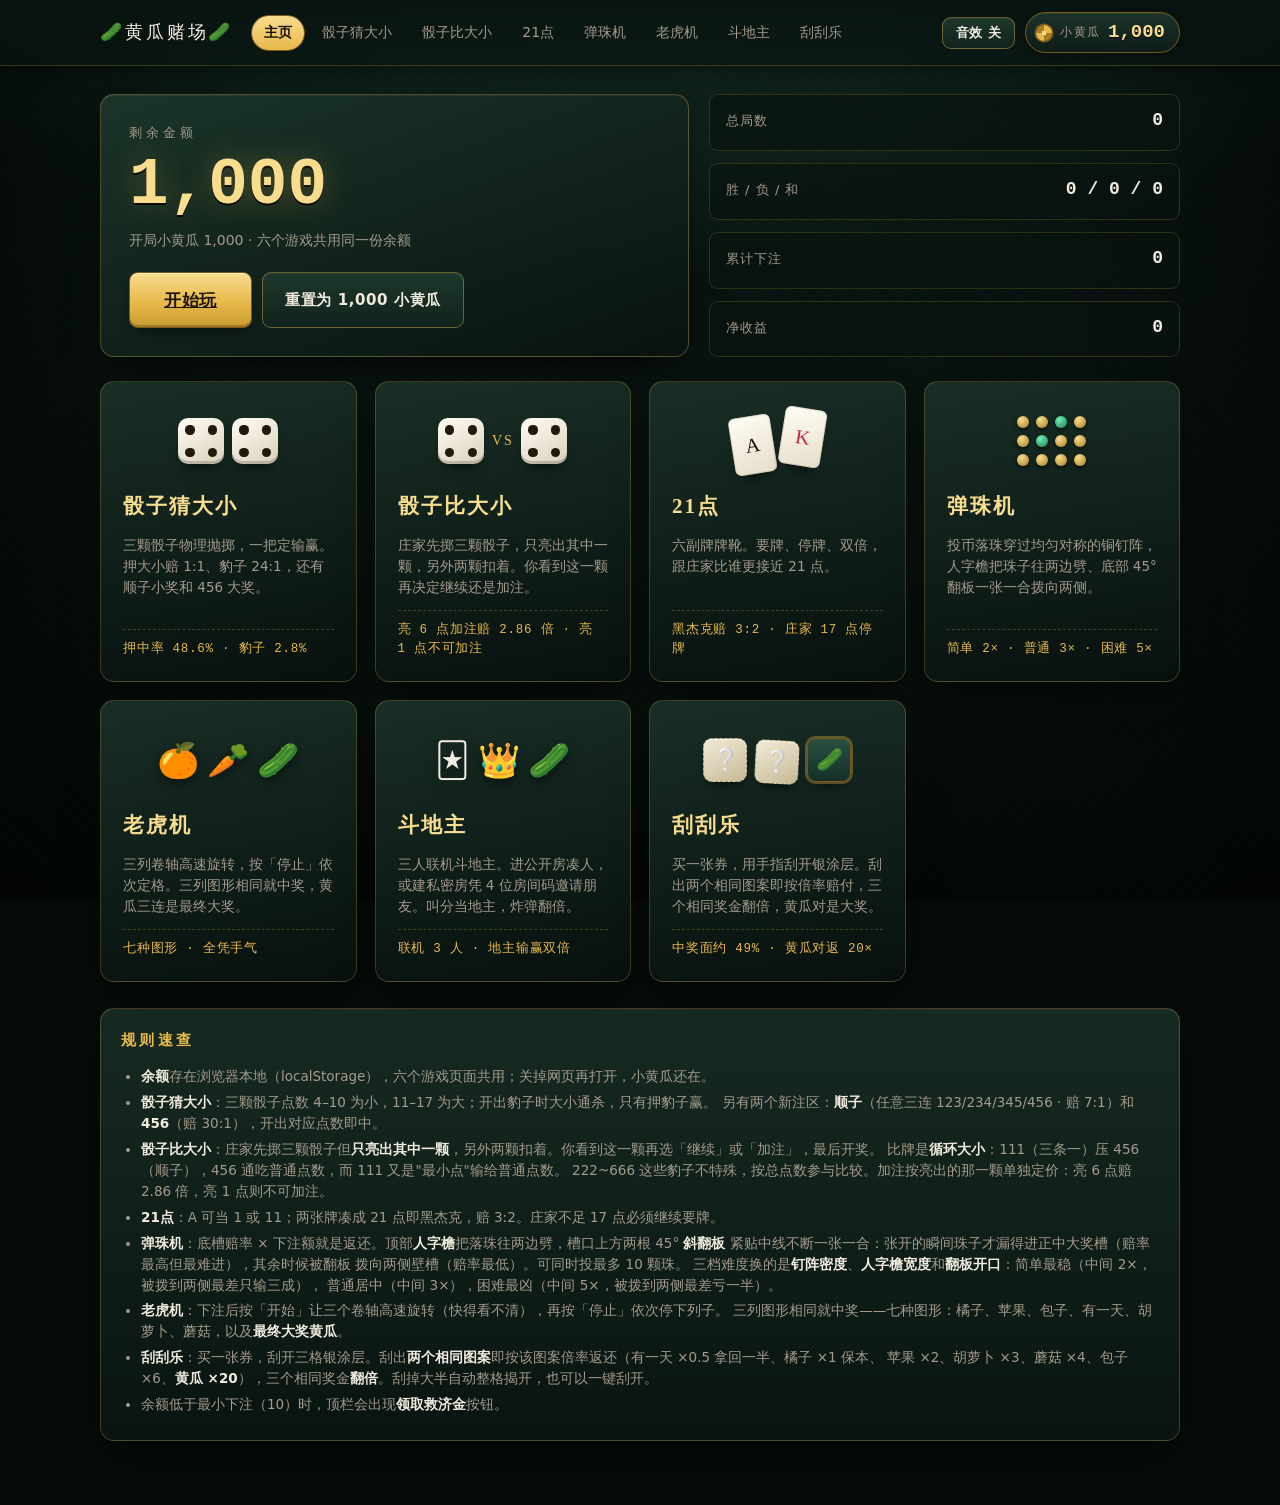
==== commit 5ce594a1: "新增联机斗地主（公开房/私密房） + 弹珠机真实物理与撞击音效 + 新增刮刮乐 - 斗地主：公共 MQTT 中转联机（emqx/hivemq 备援），房主权威状态机，公开房大厅心跳注册、私密房凭 4 " ====
--- a/index.html
+++ b/index.html
@@ -16,7 +16,7 @@
     <section class="hero__wallet">
       <p class="hero__label">剩余金额</p>
       <div class="hero__amount" id="walletAmount">0</div>
-      <p class="hero__sub">开局小黄瓜 1,000 · 五个游戏共用同一份余额</p>
+      <p class="hero__sub">开局小黄瓜 1,000 · 六个游戏共用同一份余额</p>
       <div class="hero__actions">
         <a class="btn btn--lg" href="dice.html">开始玩</a>
         <button class="btn btn--ghost" id="resetBtn" type="button">重置为 1,000 小黄瓜</button>
@@ -80,12 +80,30 @@
       <p class="game-card__desc">三列卷轴高速旋转，按「停止」依次定格。三列图形相同就中奖，黄瓜三连是最终大奖。</p>
       <div class="game-card__odds">七种图形 · 全凭手气</div>
     </a>
+
+    <a class="game-card" href="ddz.html">
+      <div class="game-card__art">
+        <span class="art-slot">🃏</span><span class="art-slot">👑</span><span class="art-slot">🥒</span>
+      </div>
+      <h3 class="game-card__name">斗地主</h3>
+      <p class="game-card__desc">三人联机斗地主。进公开房凑人，或建私密房凭 4 位房间码邀请朋友。叫分当地主，炸弹翻倍。</p>
+      <div class="game-card__odds">联机 3 人 · 地主输赢双倍</div>
+    </a>
+
+    <a class="game-card" href="scratch.html">
+      <div class="game-card__art">
+        <span class="art-scr">❔</span><span class="art-scr">❔</span><span class="art-scr art-scr--open">🥒</span>
+      </div>
+      <h3 class="game-card__name">刮刮乐</h3>
+      <p class="game-card__desc">买一张券，用手指刮开银涂层。刮出两个相同图案即按倍率赔付，三个相同奖金翻倍，黄瓜对是大奖。</p>
+      <div class="game-card__odds">中奖面约 49% · 黄瓜对返 20×</div>
+    </a>
   </div>
 
   <section class="panel" style="margin-top:26px">
     <h2 class="panel__title">规则速查</h2>
     <ul class="rules">
-      <li><b>余额</b>存在浏览器本地（localStorage），五个游戏页面共用；关掉网页再打开，小黄瓜还在。</li>
+      <li><b>余额</b>存在浏览器本地（localStorage），六个游戏页面共用；关掉网页再打开，小黄瓜还在。</li>
       <li><b>骰子猜大小</b>：三颗骰子点数 4–10 为小，11–17 为大；开出豹子时大小通杀，只有押豹子赢。
         另有两个新注区：<b>顺子</b>（任意三连 123/234/345/456 · 赔 7:1）和 <b>456</b>（赔 30:1），开出对应点数即中。</li>
       <li><b>骰子比大小</b>：庄家先掷三颗骰子但<b>只亮出其中一颗</b>，另外两颗扣着。你看到这一颗再选「继续」或「加注」，最后开奖。
@@ -98,7 +116,9 @@
         三档难度换的是<b>钉阵密度</b>、<b>人字檐宽度</b>和<b>翻板开口</b>：简单最稳（中间 2×，被拨到两侧最差只输三成），
         普通居中（中间 3×），困难最凶（中间 5×，被拨到两侧最差亏一半）。</li>
       <li><b>老虎机</b>：下注后按「开始」让三个卷轴高速旋转（快得看不清），再按「停止」依次停下列子。
-        三列图形相同就中奖——七种图形：橘子、苹果、包子、蟑螂、胡萝卜、蘑菇，以及<b>最终大奖黄瓜</b>。</li>
+        三列图形相同就中奖——七种图形：橘子、苹果、包子、有一天、胡萝卜、蘑菇，以及<b>最终大奖黄瓜</b>。</li>
+      <li><b>刮刮乐</b>：买一张券，刮开三格银涂层。刮出<b>两个相同图案</b>即按该图案倍率返还（有一天 ×0.5 拿回一半、橘子 ×1 保本、
+        苹果 ×2、胡萝卜 ×3、蘑菇 ×4、包子 ×6、<b>黄瓜 ×20</b>），三个相同奖金<b>翻倍</b>。刮掉大半自动整格揭开，也可以一键刮开。</li>
       <li>余额低于最小下注（10）时，顶栏会出现<b>领取救济金</b>按钮。</li>
     </ul>
   </section>
--- a/css/style.css
+++ b/css/style.css
@@ -248,6 +248,14 @@
 
 .chip-btn--all { background: linear-gradient(#7b2230, #4a1018); }
 .chip-btn--all:hover:not(:disabled) { background: linear-gradient(#96293a, #5c141d); }
+
+/* 自绘图案（有一天）：按上下文字号缩放的内联小图，透明底 */
+.sym-img {
+  width: 1.12em;
+  height: 1.12em;
+  object-fit: contain;
+  vertical-align: -0.16em;
+}
 
 /* ---------- 面板 ---------- */
 
@@ -943,6 +951,176 @@
 }
 
 .ball-count { font-family: var(--mono); font-variant-numeric: tabular-nums; color: var(--brass-hi); }
+
+/* ---------- 刮刮乐 ---------- */
+
+.ticket {
+  position: relative;
+  max-width: 470px;
+  margin: 0 auto;
+  padding: 14px 18px 12px;
+  border-radius: var(--radius);
+  border: 1px solid #c9b98c;
+  background: linear-gradient(165deg, #f4ecd8, #e3d5b2 60%, #d3c29a);
+  color: #2a2110;
+  box-shadow: 0 18px 36px -20px #000, inset 0 0 0 1px rgba(255, 255, 255, .55);
+}
+
+/* 左右打孔 */
+.ticket::before,
+.ticket::after {
+  content: "";
+  position: absolute;
+  top: 50%;
+  width: 18px;
+  height: 18px;
+  border-radius: 50%;
+  background: #0b1a14;
+  box-shadow: inset 0 2px 5px rgba(0, 0, 0, .85);
+  transform: translateY(-50%);
+}
+
+.ticket::before { left: -10px; }
+.ticket::after { right: -10px; }
+
+.ticket__head {
+  display: flex;
+  justify-content: space-between;
+  align-items: baseline;
+  gap: 10px;
+  padding-bottom: 10px;
+  border-bottom: 2px dashed rgba(42, 33, 16, .28);
+}
+
+.ticket__brand {
+  font-family: var(--serif);
+  font-size: 18px;
+  font-weight: 700;
+  letter-spacing: .12em;
+}
+
+.ticket__no {
+  font-family: var(--mono);
+  font-size: 12px;
+  letter-spacing: .1em;
+  color: rgba(42, 33, 16, .55);
+}
+
+.ticket__cells {
+  display: grid;
+  grid-template-columns: repeat(3, 1fr);
+  gap: 12px;
+  padding: 16px 2px 12px;
+}
+
+.scr-cell {
+  position: relative;
+  aspect-ratio: 1;
+  border-radius: 12px;
+  border: 1px solid rgba(42, 33, 16, .28);
+  background: linear-gradient(#fbf6e8, #efe5cc);
+  box-shadow: inset 0 2px 8px rgba(42, 33, 16, .12);
+  overflow: hidden;
+}
+
+/* 未出售的空券：斜纹占位 + 低亮问号 */
+.scr-cell.is-idle {
+  background: repeating-linear-gradient(45deg, #f1e8d2 0 10px, #eadfc4 10px 20px);
+}
+
+.scr-cell.is-idle .scr-cell__prize { opacity: .3; }
+
+.scr-cell__prize {
+  position: absolute;
+  inset: 0;
+  display: flex;
+  align-items: center;
+  justify-content: center;
+  font-size: 48px;
+  line-height: 1;
+  filter: drop-shadow(0 3px 5px rgba(42, 33, 16, .35));
+}
+
+.scr-cell__foil {
+  position: absolute;
+  inset: 0;
+  width: 100%;
+  height: 100%;
+  border-radius: inherit;
+  cursor: crosshair;
+  touch-action: none;
+  -webkit-tap-highlight-color: transparent;
+  transition: opacity .3s ease, transform .3s ease;
+}
+
+.scr-cell.is-open .scr-cell__foil {
+  opacity: 0;
+  transform: scale(1.08);
+  pointer-events: none;
+}
+
+.scr-cell.is-open .scr-cell__prize { animation: reel-pop .28s ease-out; }
+
+.scr-cell.is-win {
+  border-color: #a8791b;
+  box-shadow: 0 0 0 2px rgba(232, 184, 75, .8), 0 0 18px rgba(232, 184, 75, .45);
+}
+
+.scr-cell.is-win .scr-cell__prize { animation: prize-pump .5s ease-out; }
+
+@keyframes prize-pump {
+  0% { transform: scale(1); }
+  40% { transform: scale(1.22); }
+  100% { transform: scale(1); }
+}
+
+.scr-cell.is-dim .scr-cell__prize { opacity: .38; filter: grayscale(.4); }
+
+.ticket__foot {
+  margin: 0;
+  padding: 9px 2px 2px;
+  border-top: 2px dashed rgba(42, 33, 16, .28);
+  text-align: center;
+  font-size: 12px;
+  letter-spacing: .12em;
+  color: rgba(42, 33, 16, .6);
+}
+
+/* 奖级表：复用弹珠机图例的槽位条 */
+.prize-table {
+  display: grid;
+  grid-template-columns: repeat(auto-fit, minmax(150px, 1fr));
+  gap: 8px;
+}
+
+/* 主页卡面：两格涂层 + 一格已刮开 */
+.art-scr {
+  width: 44px;
+  height: 44px;
+  border-radius: 9px;
+  display: inline-flex;
+  align-items: center;
+  justify-content: center;
+  font-size: 22px;
+  border: 1px dashed rgba(90, 74, 40, .5);
+  background: linear-gradient(150deg, #f2ebd7, #c6b995);
+  box-shadow: inset 0 1px 0 rgba(255, 255, 255, .6), 0 6px 12px -6px #000;
+}
+
+.art-scr:nth-child(2) { transform: rotate(3deg) translateY(2px); }
+
+.art-scr--open {
+  border-style: solid;
+  border-color: var(--brass-dk);
+  background: linear-gradient(#2a5040, #143029);
+  box-shadow: 0 0 0 2px rgba(232, 184, 75, .35), 0 8px 14px -8px #000;
+}
+
+@media (max-width: 620px) {
+  .ticket { padding: 12px 14px 10px; }
+  .ticket__cells { gap: 9px; }
+  .scr-cell__prize { font-size: 36px; }
+}
 
 /* ---------- 响应式 ---------- */
 
@@ -976,3 +1154,163 @@
 @media (prefers-reduced-motion: reduce) {
   *, *::before, *::after { animation-duration: .001ms !important; animation-iteration-count: 1 !important; transition-duration: .001ms !important; }
 }
+
+/* ============================================================
+   斗地主（联机）
+   ============================================================ */
+
+.ddz-lobby { display: grid; gap: 14px; }
+.ddz-me { display: flex; align-items: center; gap: 16px; flex-wrap: wrap; }
+.ddz-namewrap { display: flex; align-items: center; gap: 9px; font-size: 14px; color: var(--cream-dim); }
+.ddz-namewrap input {
+  width: 130px; padding: 8px 12px; border-radius: var(--radius-sm);
+  border: 1px solid rgba(232, 184, 75, .3); background: rgba(0, 0, 0, .3);
+  color: var(--cream); font-size: 14px;
+}
+.ddz-namewrap input:focus { outline: none; border-color: var(--brass); }
+.ddz-status { display: flex; align-items: center; gap: 7px; font-size: 13px; color: var(--cream-dim); }
+
+.dot { width: 9px; height: 9px; border-radius: 50%; background: #5a544a; display: inline-block; }
+.dot.is-ok { background: var(--jade); box-shadow: 0 0 8px rgba(61, 220, 151, .8); }
+.dot.is-wait { background: var(--brass); animation: ddz-pulse 1.1s ease-in-out infinite; }
+.dot.is-bad { background: var(--coral); }
+.dot--live { width: 7px; height: 7px; background: var(--jade); box-shadow: 0 0 6px rgba(61, 220, 151, .9); }
+@keyframes ddz-pulse { 50% { opacity: .35; } }
+
+.ddz-create, .ddz-join { display: flex; gap: 10px; flex-wrap: wrap; align-items: center; }
+.ddz-code-input {
+  width: 110px; padding: 10px 14px; border-radius: var(--radius-sm);
+  border: 1px solid rgba(232, 184, 75, .35); background: rgba(0, 0, 0, .3);
+  color: var(--brass-hi); font-family: var(--mono); font-size: 16px; letter-spacing: .25em;
+  text-transform: uppercase;
+}
+.ddz-code-input:focus { outline: none; border-color: var(--brass); }
+
+.ddz-sub { margin: 4px 0 0; font-size: 13px; letter-spacing: .18em; color: var(--cream-dim); }
+.room-list { display: grid; gap: 8px; }
+.room-row {
+  display: flex; align-items: center; gap: 12px; padding: 10px 14px;
+  border: 1px solid rgba(232, 184, 75, .18); border-radius: var(--radius-sm);
+  background: rgba(0, 0, 0, .22); font-size: 14px;
+}
+.room-row b { font-family: var(--mono); font-size: 16px; color: var(--brass-hi); letter-spacing: .2em; }
+.room-row span { color: var(--cream-dim); flex: 1; }
+.room-row em { color: var(--coral); font-style: normal; font-size: 13px; }
+.room-empty { margin: 0; color: var(--cream-dim); font-size: 13.5px; }
+.ddz-privnote { margin: 0; font-size: 12.5px; color: var(--cream-dim); }
+
+.ddz-roomhead { display: flex; align-items: center; justify-content: space-between; gap: 10px; flex-wrap: wrap; }
+.ddz-roombtns { display: flex; gap: 8px; }
+.ddz-code { font-family: var(--mono); color: var(--brass-hi); letter-spacing: .3em; }
+.ddz-badge {
+  font-size: 11.5px; padding: 2px 9px; border-radius: 99px; vertical-align: 3px;
+  border: 1px solid rgba(232, 184, 75, .4); color: var(--brass-hi);
+}
+.ddz-seats { display: grid; grid-template-columns: repeat(3, 1fr); gap: 10px; margin-top: 12px; }
+.dseat {
+  padding: 12px 14px; border-radius: var(--radius-sm); text-align: center;
+  border: 1px solid rgba(232, 184, 75, .2); background: rgba(0, 0, 0, .22);
+}
+.dseat b { display: block; font-size: 15px; }
+.dseat span { font-size: 12.5px; color: var(--cream-dim); }
+.dseat--empty { opacity: .45; border-style: dashed; }
+.ddz-roomhint { color: var(--cream-dim); font-size: 13.5px; margin: 12px 0 0; }
+
+.ddz-table { padding: 16px; }
+.ddz-opp-row { display: grid; grid-template-columns: 1fr auto 1fr; gap: 12px; align-items: start; }
+.opp {
+  min-height: 92px; padding: 10px 13px; border-radius: var(--radius-sm);
+  border: 1px solid rgba(232, 184, 75, .16); background: rgba(0, 0, 0, .25);
+  transition: border-color .25s, box-shadow .25s;
+}
+.opp--turn { border-color: var(--brass); box-shadow: 0 0 16px rgba(232, 184, 75, .25); }
+.opp__name { font-weight: 700; font-size: 14.5px; display: flex; gap: 7px; align-items: center; }
+.opp__meta { font-size: 12.5px; color: var(--cream-dim); margin-top: 3px; display: flex; align-items: center; gap: 6px; }
+.opp__cards { margin-top: 7px; display: flex; gap: 4px; flex-wrap: wrap; min-height: 34px; }
+.tag {
+  font-style: normal; font-size: 10.5px; padding: 1px 7px; border-radius: 99px;
+  border: 1px solid rgba(164, 155, 140, .5); color: var(--cream-dim); vertical-align: 1px;
+}
+.tag--landlord { border-color: var(--brass); color: var(--brass-hi); background: rgba(232, 184, 75, .12); }
+
+.ddz-center { text-align: center; display: grid; gap: 7px; justify-items: center; }
+.ddz-kitty { display: flex; gap: 5px; align-items: center; }
+.ddz-kittylabel { font-size: 11.5px; letter-spacing: .15em; color: var(--cream-dim); margin-right: 4px; }
+.ddz-mult { font-size: 12.5px; color: var(--cream-dim); font-family: var(--mono); }
+
+.ddz-felt {
+  margin: 14px 0 10px; min-height: 118px; border-radius: var(--radius);
+  border: 1px solid rgba(232, 184, 75, .22);
+  background: radial-gradient(ellipse at 50% 30%, rgba(232, 184, 75, .05), transparent 65%), rgba(0, 0, 0, .28);
+  display: flex; flex-direction: column; align-items: center; justify-content: center; gap: 8px;
+  padding: 14px;
+}
+.ddz-played { display: flex; gap: 6px; flex-wrap: wrap; justify-content: center; min-height: 20px; }
+.ddz-note { font-size: 12.5px; color: var(--cream-dim); font-family: var(--mono); }
+
+.ddz-merow { display: flex; align-items: center; gap: 12px; flex-wrap: wrap; justify-content: space-between; }
+.ddz-meinfo { font-size: 14px; display: flex; align-items: center; gap: 7px; }
+.ddz-meinfo--turn { color: var(--brass-hi); }
+.ddz-bidbar, .ddz-actions { display: flex; gap: 9px; }
+
+.ddz-hand {
+  margin-top: 12px; display: flex; justify-content: center; flex-wrap: wrap;
+  padding: 18px 6px 8px; min-height: 116px;
+}
+.ddz-hand .dcard { margin-left: -26px; transition: transform .12s ease-out; cursor: pointer; }
+.ddz-hand .dcard:first-child { margin-left: 0; }
+.ddz-hand .dcard:hover { transform: translateY(-8px); }
+.ddz-hand .dcard--sel { transform: translateY(-16px); box-shadow: 0 0 0 2px var(--brass), 0 10px 18px -6px rgba(0, 0, 0, .8); }
+
+.dcard {
+  position: relative; width: 54px; height: 78px; border-radius: 8px;
+  background: linear-gradient(160deg, #fdf9ec, #ece2c8);
+  border: 1px solid #b9a77e; box-shadow: 0 4px 10px -4px rgba(0, 0, 0, .7);
+  color: #23201a; font-family: var(--sans);
+  display: inline-flex; flex-direction: column; align-items: center; justify-content: center;
+  user-select: none;
+}
+.dcard b { font-size: 21px; font-weight: 800; line-height: 1; }
+.dcard i { font-style: normal; font-size: 15px; line-height: 1.15; }
+.dcard--red { color: #c02b3f; }
+.dcard--sm { width: 34px; height: 48px; border-radius: 6px; }
+.dcard--sm b { font-size: 14px; }
+.dcard--sm i { font-size: 11px; }
+.dcard--back {
+  background: linear-gradient(160deg, #3a2a0c, #1d1506);
+  border-color: var(--brass-dk); color: var(--brass); font-weight: 700;
+}
+.dcard--joker { width: auto; min-width: 44px; padding: 0 8px; }
+.dcard--joker b { font-size: 13px; writing-mode: horizontal-tb; }
+
+.ddz-result {
+  margin-top: 16px; padding: 20px 22px; border-radius: var(--radius);
+  border: 1px solid rgba(232, 184, 75, .35); background: rgba(0, 0, 0, .35);
+  display: grid; gap: 8px; justify-items: center; text-align: center;
+}
+.ddz-result__head { font-size: 21px; font-weight: 800; }
+.ddz-result__head[data-kind="win"] { color: var(--jade); }
+.ddz-result__head[data-kind="lose"] { color: var(--coral); }
+.ddz-result__head[data-kind="push"] { color: var(--brass-hi); }
+.ddz-scoreline {
+  width: 100%; max-width: 340px; display: flex; justify-content: space-between;
+  padding: 7px 12px; border-radius: var(--radius-sm);
+  border: 1px solid rgba(232, 184, 75, .15); background: rgba(0, 0, 0, .2); font-size: 14px;
+}
+.ddz-scoreline.is-me { border-color: var(--brass); }
+.ddz-scoreline b { font-family: var(--mono); }
+.ddz-result__note { margin: 0; font-size: 12.5px; color: var(--cream-dim); }
+.ddz-result__wait { margin: 0; font-size: 13px; color: var(--cream-dim); }
+
+@media (max-width: 720px) {
+  .ddz-opp-row { grid-template-columns: 1fr 1fr; }
+  .ddz-center { grid-column: 1 / -1; order: -1; }
+  .ddz-hand .dcard { margin-left: -34px; }
+  .dcard { width: 46px; height: 66px; }
+  .dcard b { font-size: 17px; }
+  .ddz-hand { min-height: 96px; }
+}
+
+@media (prefers-reduced-motion: reduce) {
+  *, *::before, *::after { animation-duration: .001ms !important; animation-iteration-count: 1 !important; transition-duration: .001ms !important; }
+}
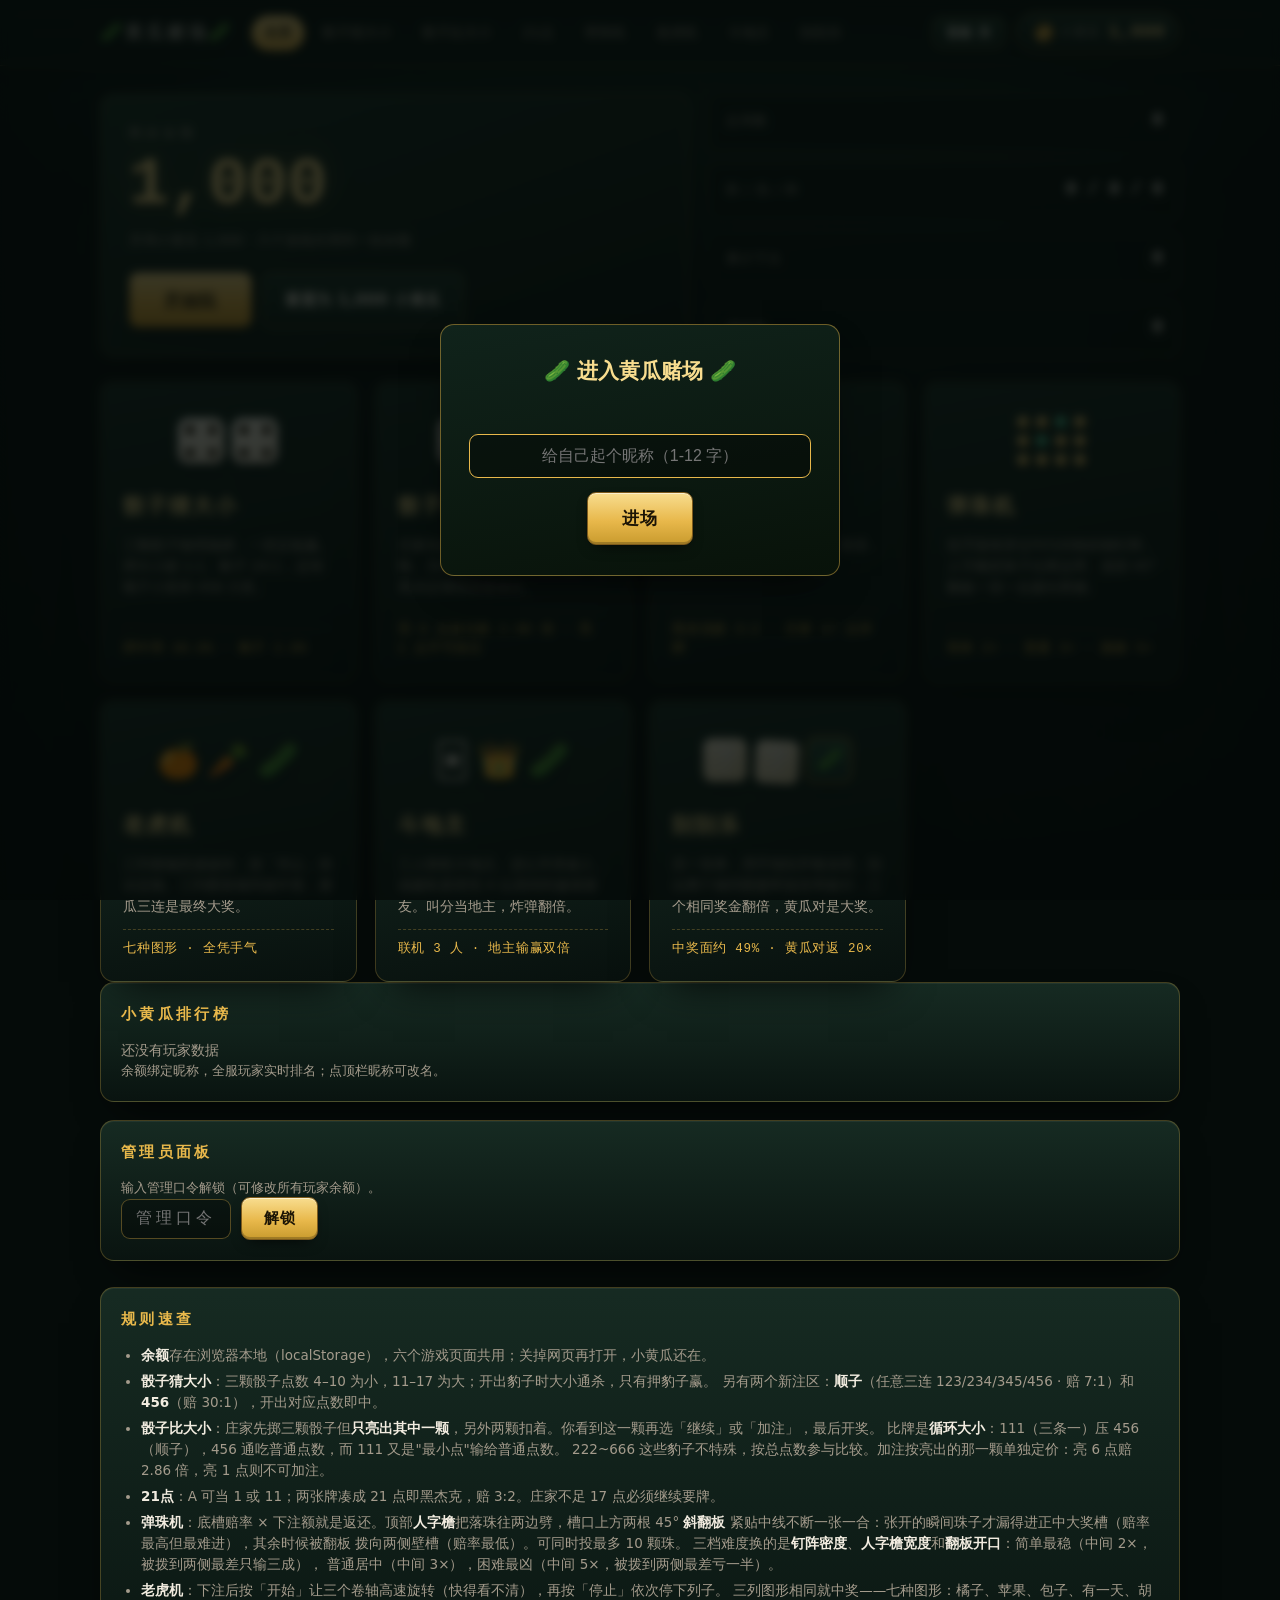
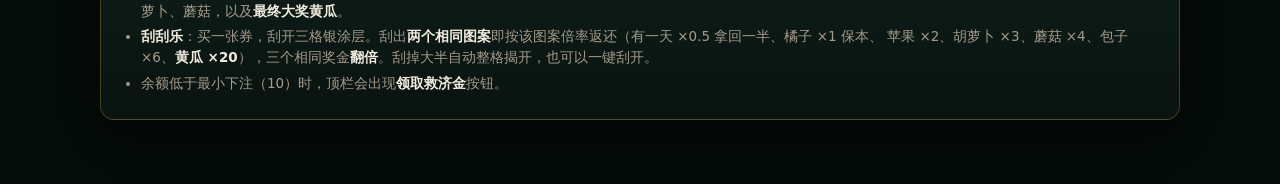
==== commit 67bf62f2: "排行榜与管理员面板移至主页（index.html + js/home.js）；玩家注册表上移 common.js 全站共享（所有页面自动发布余额、认领昵称、强制改名）；斗地主页只留牌桌，顶栏昵称点击可" ====
--- a/index.html
+++ b/index.html
@@ -100,6 +100,31 @@
     </a>
   </div>
 
+  <div class="home-grid">
+    <section class="panel" id="lbPanel">
+      <h2 class="panel__title">小黄瓜排行榜</h2>
+      <div class="ddz-lb" id="lbList"><p class="room-empty">正在读取玩家数据…</p></div>
+      <p class="ddz-privnote">余额绑定昵称，全服玩家实时排名；点顶栏昵称可改名。</p>
+    </section>
+
+    <section class="panel" id="adminPanel">
+      <h2 class="panel__title">管理员面板</h2>
+      <div class="ddz-admin">
+        <div class="ddz-admin__gate" id="adminGate">
+          <p class="ddz-privnote">输入管理口令解锁（可修改所有玩家余额）。</p>
+          <div class="ddz-join">
+            <input id="adminKeyInput" type="password" class="ddz-code-input" placeholder="管理口令" autocomplete="off">
+            <button class="btn" id="adminKeyBtn" type="button">解锁</button>
+          </div>
+        </div>
+        <div id="adminBody" hidden>
+          <p class="ddz-privnote">直接改写玩家余额并同步到其浏览器；离线玩家下次上线自动采纳。</p>
+          <div class="ddz-admin__rows" id="adminRows"></div>
+        </div>
+      </div>
+    </section>
+  </div>
+
   <section class="panel" style="margin-top:26px">
     <h2 class="panel__title">规则速查</h2>
     <ul class="rules">
@@ -125,7 +150,9 @@
 
 </main>
 
+<script src="js/lib/mqtt.min.js"></script>
 <script src="js/common.js"></script>
+<script src="js/home.js"></script>
 <script>
 (function () {
   'use strict';
--- a/css/style.css
+++ b/css/style.css
@@ -1232,6 +1232,7 @@
   border: 1px solid rgba(164, 155, 140, .5); color: var(--cream-dim); vertical-align: 1px;
 }
 .tag--landlord { border-color: var(--brass); color: var(--brass-hi); background: rgba(232, 184, 75, .12); }
+.tag--off { border-color: var(--coral); color: var(--coral); }
 
 .ddz-center { text-align: center; display: grid; gap: 7px; justify-items: center; }
 .ddz-kitty { display: flex; gap: 5px; align-items: center; }
@@ -1257,7 +1258,7 @@
   margin-top: 12px; display: flex; justify-content: center; flex-wrap: wrap;
   padding: 18px 6px 8px; min-height: 116px;
 }
-.ddz-hand .dcard { margin-left: -26px; transition: transform .12s ease-out; cursor: pointer; }
+.ddz-hand .dcard { margin-left: -20px; transition: transform .12s ease-out; cursor: pointer; }
 .ddz-hand .dcard:first-child { margin-left: 0; }
 .ddz-hand .dcard:hover { transform: translateY(-8px); }
 .ddz-hand .dcard--sel { transform: translateY(-16px); box-shadow: 0 0 0 2px var(--brass), 0 10px 18px -6px rgba(0, 0, 0, .8); }
@@ -1267,21 +1268,24 @@
   background: linear-gradient(160deg, #fdf9ec, #ece2c8);
   border: 1px solid #b9a77e; box-shadow: 0 4px 10px -4px rgba(0, 0, 0, .7);
   color: #23201a; font-family: var(--sans);
-  display: inline-flex; flex-direction: column; align-items: center; justify-content: center;
+  display: inline-flex; flex-direction: column; align-items: flex-start;
   user-select: none;
 }
-.dcard b { font-size: 21px; font-weight: 800; line-height: 1; }
-.dcard i { font-style: normal; font-size: 15px; line-height: 1.15; }
+/* 点数花色放左上角（真实扑克角标）：手牌重叠时露出的一条永远能看到点数 */
+.dcard b { position: absolute; top: 4px; left: 6px; font-size: 18px; font-weight: 800; line-height: 1; }
+.dcard i { position: absolute; top: 25px; left: 7px; font-size: 13px; line-height: 1; font-style: normal; }
 .dcard--red { color: #c02b3f; }
 .dcard--sm { width: 34px; height: 48px; border-radius: 6px; }
-.dcard--sm b { font-size: 14px; }
-.dcard--sm i { font-size: 11px; }
+.dcard--sm b { font-size: 13px; top: 3px; left: 4px; }
+.dcard--sm i { font-size: 10px; top: 18px; left: 5px; }
 .dcard--back {
   background: linear-gradient(160deg, #3a2a0c, #1d1506);
   border-color: var(--brass-dk); color: var(--brass); font-weight: 700;
 }
-.dcard--joker { width: auto; min-width: 44px; padding: 0 8px; }
-.dcard--joker b { font-size: 13px; writing-mode: horizontal-tb; }
+.dcard--back b, .dcard--back i { position: static; }
+.dcard--joker { width: auto; min-width: 44px; padding: 0 8px; justify-content: center; }
+.dcard--joker b, .dcard--joker i { position: static; }
+.dcard--joker i { margin-top: 2px; }
 
 .ddz-result {
   margin-top: 16px; padding: 20px 22px; border-radius: var(--radius);
@@ -1305,12 +1309,55 @@
 @media (max-width: 720px) {
   .ddz-opp-row { grid-template-columns: 1fr 1fr; }
   .ddz-center { grid-column: 1 / -1; order: -1; }
-  .ddz-hand .dcard { margin-left: -34px; }
+  .ddz-hand .dcard { margin-left: -22px; }
   .dcard { width: 46px; height: 66px; }
-  .dcard b { font-size: 17px; }
+  .dcard b { font-size: 15px; }
+  .dcard i { font-size: 11px; top: 21px; }
   .ddz-hand { min-height: 96px; }
 }
 
 @media (prefers-reduced-motion: reduce) {
   *, *::before, *::after { animation-duration: .001ms !important; animation-iteration-count: 1 !important; transition-duration: .001ms !important; }
 }
+
+/* ============================================================
+   昵称门槛 / 排行榜 / 管理员面板
+   ============================================================ */
+
+.name-gate {
+  position: fixed; inset: 0; z-index: 90;
+  background: rgba(4, 10, 8, .78); backdrop-filter: blur(5px);
+  display: flex; align-items: center; justify-content: center; padding: 20px;
+}
+.name-gate__box {
+  width: min(400px, 92vw); padding: 30px 28px; border-radius: var(--radius);
+  border: 1px solid rgba(232, 184, 75, .45); background: linear-gradient(170deg, #10231b, #081209);
+  box-shadow: var(--shadow-lift); text-align: center; display: grid; gap: 14px; justify-items: center;
+}
+.name-gate__title { margin: 0; font-size: 21px; color: var(--brass-hi); }
+.name-gate__msg { margin: 0; font-size: 13.5px; color: var(--coral); min-height: 1.4em; }
+.name-gate__input {
+  width: 100%; padding: 12px 14px; border-radius: var(--radius-sm); text-align: center;
+  border: 1px solid rgba(232, 184, 75, .4); background: rgba(0, 0, 0, .35);
+  color: var(--cream); font-size: 16px;
+}
+.name-gate__input:focus { outline: none; border-color: var(--brass); }
+
+.balance-chip__name { font-size: 11.5px; color: var(--brass-hi); margin-right: 2px; }
+
+.ddz-lb { display: grid; gap: 6px; }
+.lb-row {
+  display: flex; align-items: center; gap: 10px; padding: 8px 12px;
+  border: 1px solid rgba(232, 184, 75, .14); border-radius: var(--radius-sm);
+  background: rgba(0, 0, 0, .2); font-size: 13.5px;
+}
+.lb-row.is-me { border-color: var(--brass); background: rgba(232, 184, 75, .08); }
+.lb-rank { width: 26px; text-align: center; font-family: var(--mono); color: var(--cream-dim); }
+.lb-row:nth-child(1) .lb-rank { color: var(--brass-hi); font-weight: 800; }
+.lb-name { flex: 1; overflow: hidden; text-overflow: ellipsis; white-space: nowrap; }
+.lb-balance { font-family: var(--mono); color: var(--brass-hi); }
+.tag--off { border-color: var(--coral); color: var(--coral); }
+
+.ddz-admin__rows { display: grid; gap: 6px; margin-top: 10px; }
+.ddz-admin__rows .ddz-code-input { width: 92px; padding: 6px 8px; font-size: 13px; letter-spacing: 0; text-align: right; }
+.ddz-admin__rows .btn { flex: none; }
